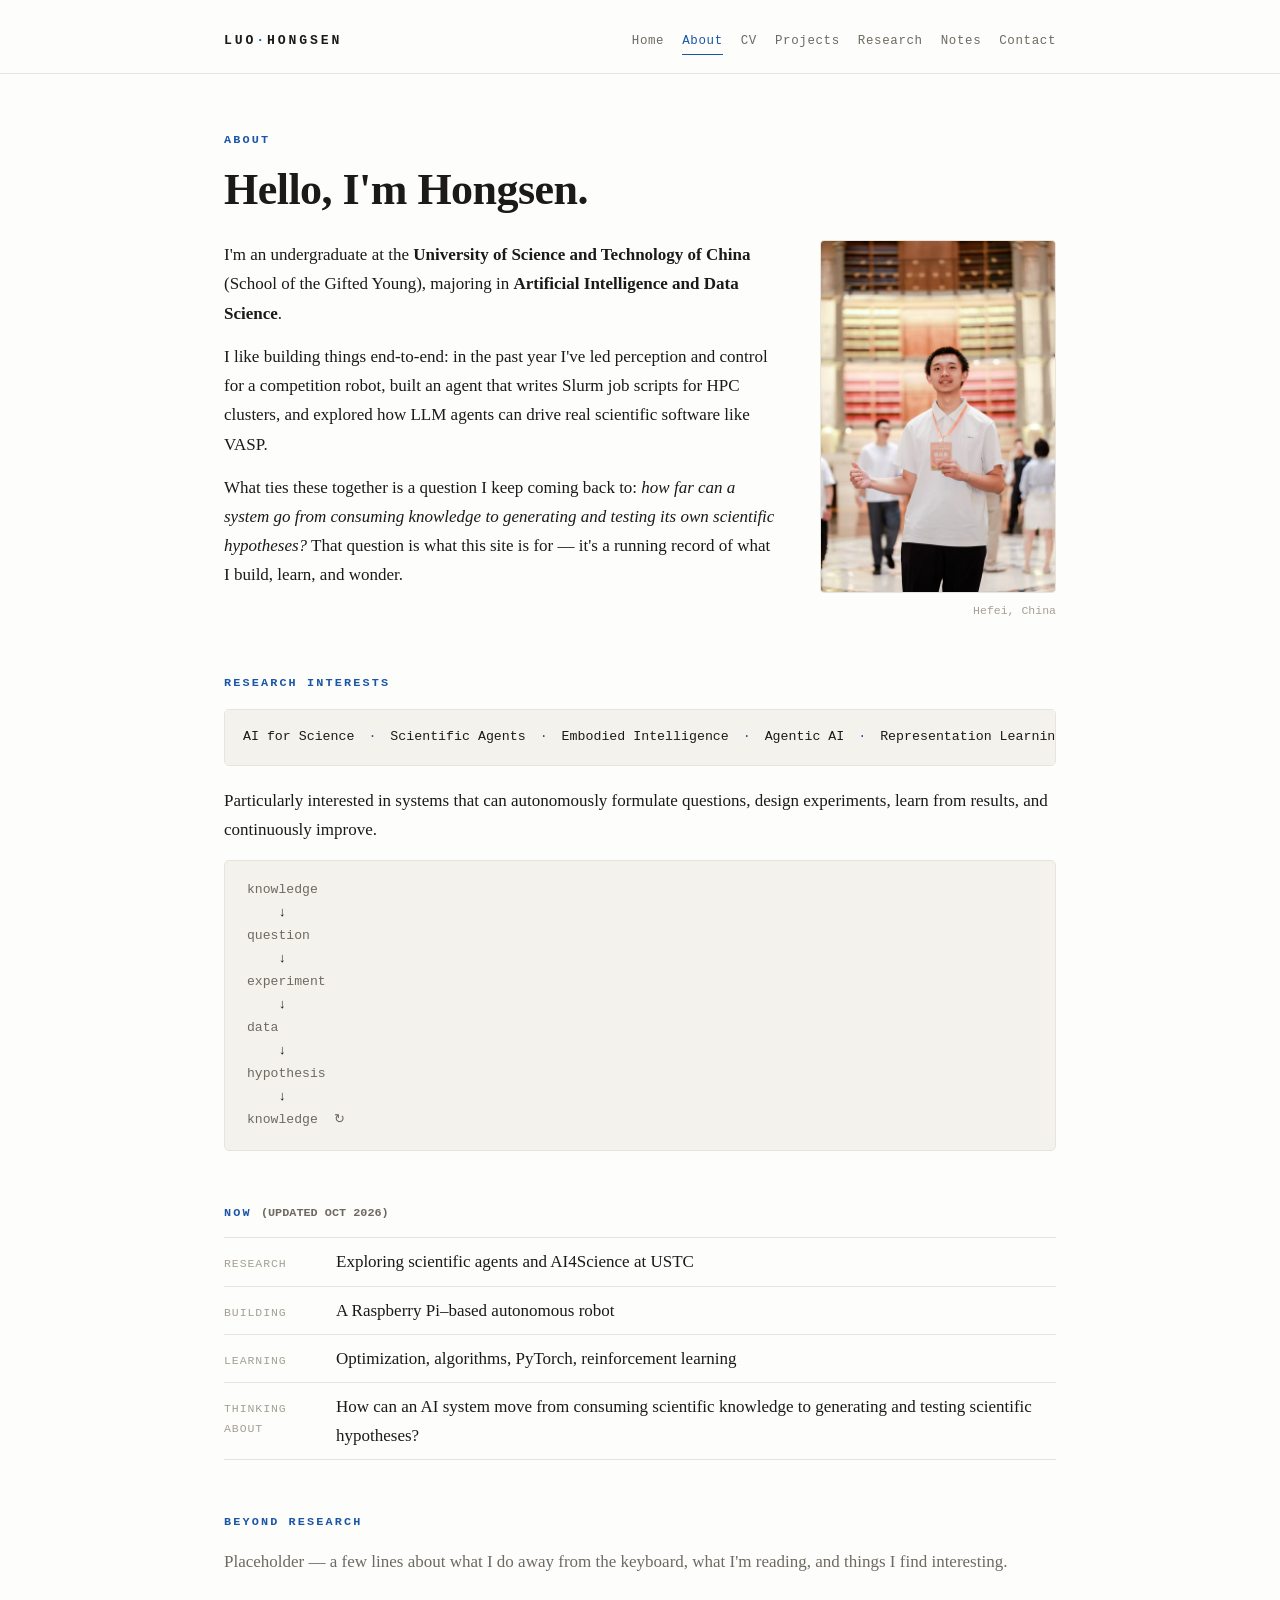
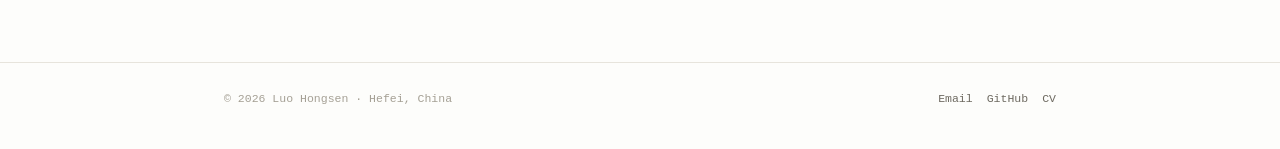
==== about.html @ 3cc77bd3 "Initial version of personal website" ====
<!DOCTYPE html>
<html lang="en">
<head>
  <meta charset="utf-8">
  <meta name="viewport" content="width=device-width, initial-scale=1">
  <title>About — Luo Hongsen</title>
  <meta name="description" content="About Luo Hongsen — undergraduate at USTC interested in AI for Science, scientific agents, and embodied intelligence.">
  <link rel="icon" type="image/svg+xml" href="assets/img/favicon.svg">
  <link rel="stylesheet" href="assets/css/style.css">
</head>
<body>

  <header class="site-header">
    <div class="container">
      <a class="wordmark" href="index.html">Luo<em>&middot;</em>Hongsen</a>
      <nav class="site-nav">
        <a href="index.html">Home</a>
        <a href="about.html" class="active">About</a>
        <a href="cv.html">CV</a>
        <a href="projects.html">Projects</a>
        <a href="research.html">Research</a>
        <a href="notes.html">Notes</a>
        <a href="contact.html">Contact</a>
      </nav>
    </div>
  </header>

  <main class="page">
    <div class="container">

      <p class="section-label">About</p>
      <h1>Hello, I'm Hongsen.</h1>

      <div class="hero" style="margin-top: 8px;">
        <div>
          <!-- TODO: 替换成你自己的正式介绍,下面是占位文案 -->
          <p>
            I'm an undergraduate at the <strong>University of Science and Technology of China</strong>
            (School of the Gifted Young), majoring in <strong>Artificial Intelligence and Data Science</strong>.
          </p>
          <p>
            I like building things end-to-end: in the past year I've led perception and control
            for a competition robot, built an agent that writes Slurm job scripts for HPC clusters,
            and explored how LLM agents can drive real scientific software like VASP.
          </p>
          <p>
            What ties these together is a question I keep coming back to:
            <em>how far can a system go from consuming knowledge to generating and testing
            its own scientific hypotheses?</em> That question is what this site is for —
            it's a running record of what I build, learn, and wonder.
          </p>
        </div>
        <figure class="hero-photo">
          <img src="assets/img/profile.jpg" alt="Photo of Luo Hongsen" width="960" height="1440">
          <figcaption>Hefei, China</figcaption>
        </figure>
      </div>

      <!-- ============ RESEARCH INTERESTS ============ -->
      <section class="section">
        <p class="section-label">Research Interests</p>
        <div class="flow">
          AI for Science <span class="arr">&middot;</span> Scientific Agents <span class="arr">&middot;</span> Embodied Intelligence <span class="arr">&middot;</span> Agentic AI <span class="arr">&middot;</span> Representation Learning
        </div>
        <p>
          Particularly interested in systems that can autonomously formulate questions,
          design experiments, learn from results, and continuously improve.
        </p>
        <div class="diagram">knowledge
    <b>&darr;</b>
question
    <b>&darr;</b>
experiment
    <b>&darr;</b>
data
    <b>&darr;</b>
hypothesis
    <b>&darr;</b>
knowledge  &#8635;</div>
      </section>

      <!-- ============ NOW ============ -->
      <section class="section">
        <p class="section-label">Now <span class="dim" style="letter-spacing: 0;">(updated Oct 2026)</span></p>
        <ul class="now-list">
          <li><span class="k">Research</span><span>Exploring scientific agents and AI4Science at USTC</span></li>
          <li><span class="k">Building</span><span>A Raspberry Pi&ndash;based autonomous robot</span></li>
          <li><span class="k">Learning</span><span>Optimization, algorithms, PyTorch, reinforcement learning</span></li>
          <li><span class="k">Thinking about</span><span>How can an AI system move from consuming scientific knowledge to generating and testing scientific hypotheses?</span></li>
        </ul>
      </section>

      <!-- ============ BEYOND RESEARCH ============ -->
      <!-- TODO: 加一点研究之外的内容(爱好/阅读/随手做的东西),让人格更完整 -->
      <section class="section">
        <p class="section-label">Beyond Research</p>
        <p class="dim">Placeholder — a few lines about what I do away from the keyboard, what I'm reading, and things I find interesting.</p>
      </section>

    </div>
  </main>

  <footer class="site-footer">
    <div class="container">
      <span>&copy; 2026 Luo Hongsen &middot; Hefei, China</span>
      <nav class="foot-nav">
        <a href="mailto:jasonluohs@mail.ustc.edu.cn">Email</a>
        <a href="https://github.com/jasonluohs" target="_blank" rel="noopener">GitHub</a>
        <a href="cv.html">CV</a>
      </nav>
    </div>
  </footer>

</body>
</html>
---- assets/css/style.css ----
/* ============================================================
   jasonluohs.github.io — minimal academic style
   white paper · black ink · one accent color · monospace details
   ============================================================ */

* { box-sizing: border-box; margin: 0; padding: 0; }

:root {
  --bg: #fdfdfb;
  --text: #1b1a17;
  --muted: #6e6a61;
  --faint: #a5a095;
  --accent: #1a56a8;
  --accent-dark: #123f7d;
  --rule: #e7e4dc;
  --soft: #f4f2ec;
  --serif: "Charter", "Bitstream Charter", "Sitka Text", Cambria, "Source Serif 4", Georgia, serif;
  --mono: ui-monospace, "SF Mono", "Cascadia Code", "JetBrains Mono", Menlo, Consolas, "Liberation Mono", monospace;
}

html { scroll-behavior: smooth; }

body {
  background: var(--bg);
  color: var(--text);
  font-family: var(--serif);
  font-size: 17px;
  line-height: 1.72;
  -webkit-font-smoothing: antialiased;
  text-rendering: optimizeLegibility;
}

.container { max-width: 880px; margin: 0 auto; padding: 0 24px; }

/* ---------- header / nav ---------- */

.site-header { border-bottom: 1px solid var(--rule); }
.site-header .container {
  display: flex; flex-wrap: wrap; align-items: baseline;
  gap: 10px 28px;
  padding-top: 30px; padding-bottom: 18px;
}
.wordmark {
  font-family: var(--mono); font-size: 0.82rem; font-weight: 600;
  letter-spacing: 0.22em; text-transform: uppercase;
  color: var(--text); text-decoration: none; white-space: nowrap;
}
.wordmark em { color: var(--accent); font-style: normal; }
.site-nav {
  margin-left: auto;
  display: flex; flex-wrap: wrap; gap: 4px 18px;
  font-family: var(--mono); font-size: 0.78rem; letter-spacing: 0.05em;
}
.site-nav a {
  color: var(--muted); text-decoration: none;
  padding-bottom: 2px; border-bottom: 1px solid transparent;
}
.site-nav a:hover { color: var(--text); }
.site-nav a.active { color: var(--accent); border-bottom-color: var(--accent); }

/* ---------- typography ---------- */

h1 {
  font-size: clamp(2rem, 5.2vw, 2.75rem);
  line-height: 1.12; font-weight: 600; letter-spacing: -0.012em;
  margin: 0 0 18px;
}
h2 {
  font-size: 1.42rem; line-height: 1.25; font-weight: 600;
  margin: 0 0 14px; padding-bottom: 10px; border-bottom: 1px solid var(--rule);
}
h3 { font-size: 1.08rem; font-weight: 600; line-height: 1.35; }
p { margin: 0 0 14px; }
a { color: var(--accent); }
a:hover { color: var(--accent-dark); }
strong { font-weight: 650; }
em { font-style: italic; }
ul, ol { margin: 0 0 14px 1.3em; }
li { margin-bottom: 6px; }

.page { padding: 56px 0 72px; }
.page-intro { color: var(--muted); font-size: 1.04rem; max-width: 42em; }
.section { margin-top: 52px; }
.section-label {
  font-family: var(--mono); font-size: 0.74rem; font-weight: 600;
  letter-spacing: 0.18em; text-transform: uppercase; color: var(--accent);
  margin: 0 0 14px;
}
.dim { color: var(--muted); }
.mono { font-family: var(--mono); }

hr.rule { border: 0; border-top: 1px solid var(--rule); margin: 44px 0; }

/* ---------- home hero ---------- */

.hero {
  display: grid; grid-template-columns: minmax(0, 1fr) 236px;
  gap: 40px; align-items: start; padding-top: 8px;
}
.eyebrow {
  font-family: var(--mono); font-size: 0.76rem; letter-spacing: 0.16em;
  text-transform: uppercase; color: var(--muted); margin-bottom: 16px;
}
.tagline {
  font-size: clamp(1.25rem, 3vw, 1.5rem); line-height: 1.4;
  color: var(--text); margin: 18px 0 10px;
}
.hero-field {
  font-family: var(--mono); font-size: 0.82rem; color: var(--accent);
  letter-spacing: 0.04em; margin-bottom: 18px;
}
.lede { max-width: 34em; color: var(--muted); }
.hero-links {
  font-family: var(--mono); font-size: 0.82rem;
  display: flex; flex-wrap: wrap; gap: 6px 22px; margin-top: 26px;
}
.hero-photo img {
  display: block; width: 100%; height: auto;
  border: 1px solid var(--rule); border-radius: 4px;
}
.hero-photo figcaption {
  font-family: var(--mono); font-size: 0.72rem; color: var(--faint);
  margin-top: 8px; text-align: right;
}

/* ---------- currently list ---------- */

.now-list { list-style: none; margin-left: 0; }
.now-list li {
  display: flex; gap: 16px; align-items: baseline;
  padding: 9px 0; border-bottom: 1px solid var(--rule);
  margin: 0;
}
.now-list li:first-child { border-top: 1px solid var(--rule); }
.now-list .k {
  font-family: var(--mono); font-size: 0.72rem; letter-spacing: 0.08em;
  text-transform: uppercase; color: var(--faint);
  flex: 0 0 96px;
}

/* ---------- cards ---------- */

.card-grid {
  display: grid; grid-template-columns: repeat(2, minmax(0, 1fr));
  gap: 18px;
}
.card {
  border: 1px solid var(--rule); border-radius: 5px;
  padding: 20px 22px; text-decoration: none; color: var(--text);
  background: transparent;
  transition: border-color 0.15s ease, background 0.15s ease;
  display: block;
}
.card:hover { border-color: var(--accent); background: #ffffff; }
.card .tag {
  font-family: var(--mono); font-size: 0.68rem; letter-spacing: 0.14em;
  text-transform: uppercase; color: var(--accent); display: block;
  margin-bottom: 10px;
}
.card h3 { margin-bottom: 8px; }
.card p { font-size: 0.94rem; color: var(--muted); margin: 0; line-height: 1.55; }
.card .more {
  font-family: var(--mono); font-size: 0.76rem; color: var(--accent);
  display: inline-block; margin-top: 14px;
}

/* ---------- pipeline / diagram ---------- */

.flow {
  font-family: var(--mono); font-size: 0.83rem; line-height: 2;
  color: var(--text); background: var(--soft);
  border: 1px solid var(--rule); border-radius: 5px;
  padding: 14px 18px; margin: 16px 0 20px;
  overflow-x: auto; white-space: nowrap;
}
.flow .arr { color: var(--accent); padding: 0 6px; }

.diagram {
  font-family: var(--mono); font-size: 0.82rem; line-height: 1.75;
  color: var(--muted); background: var(--soft);
  border: 1px solid var(--rule); border-radius: 5px;
  padding: 18px 22px; margin: 16px 0 20px;
  overflow-x: auto; white-space: pre;
}
.diagram b, .diagram strong { color: var(--text); font-weight: 600; }

/* ---------- tech tags ---------- */

.tags { display: flex; flex-wrap: wrap; gap: 8px; margin: 14px 0 4px; }
.tags span {
  font-family: var(--mono); font-size: 0.72rem; color: var(--muted);
  background: var(--soft); border: 1px solid var(--rule);
  border-radius: 3px; padding: 3px 9px;
}

/* ---------- photo placeholder (drop-in slots) ---------- */

.ph {
  border: 1.5px dashed var(--faint); border-radius: 5px;
  background: var(--soft); color: var(--faint);
  font-family: var(--mono); font-size: 0.74rem; line-height: 1.6;
  display: flex; align-items: center; justify-content: center;
  text-align: center; padding: 26px 20px;
}
.ph-grid { display: grid; grid-template-columns: repeat(2, minmax(0, 1fr)); gap: 16px; }

/* ---------- project case study ---------- */

.project { margin-top: 60px; }
.project-header .tag {
  font-family: var(--mono); font-size: 0.7rem; letter-spacing: 0.16em;
  text-transform: uppercase; color: var(--accent); display: block;
  margin-bottom: 10px;
}
.project-header h2 { border-bottom: none; padding-bottom: 0; margin-bottom: 6px; }
.project-sub { color: var(--muted); font-style: italic; margin-bottom: 6px; }
.project h3 {
  font-family: var(--mono); font-size: 0.76rem; font-weight: 600;
  letter-spacing: 0.14em; text-transform: uppercase; color: var(--muted);
  margin: 26px 0 8px;
}
.project p { max-width: 44em; }
.project-links {
  font-family: var(--mono); font-size: 0.8rem;
  display: flex; flex-wrap: wrap; gap: 6px 24px; margin-top: 22px;
}
.project-links a { text-decoration: none; }
.project-links a:hover { text-decoration: underline; }
.project-links .todo { color: var(--faint); }

/* ---------- research ---------- */

.question { margin-top: 40px; }
.question h3 { font-size: 1.22rem; line-height: 1.4; margin-bottom: 10px; }
.question .q-no {
  font-family: var(--mono); font-size: 0.72rem; letter-spacing: 0.16em;
  text-transform: uppercase; color: var(--accent); display: block; margin-bottom: 8px;
}
blockquote {
  border-left: 2px solid var(--accent); padding: 2px 0 2px 18px;
  margin: 14px 0; color: var(--muted); font-style: italic;
  max-width: 40em;
}

/* ---------- timeline ---------- */

.timeline { list-style: none; margin-left: 0; }
.timeline li {
  display: flex; gap: 20px; align-items: baseline;
  padding: 10px 0; border-bottom: 1px solid var(--rule); margin: 0;
}
.timeline li:first-child { border-top: 1px solid var(--rule); }
.timeline .year {
  font-family: var(--mono); font-size: 0.8rem; color: var(--accent);
  flex: 0 0 64px; font-weight: 600;
}

/* ---------- notes ---------- */

.note-list { list-style: none; margin-left: 0; }
.note-list li {
  padding: 13px 0; border-bottom: 1px solid var(--rule); margin: 0;
  display: flex; align-items: baseline; gap: 14px; justify-content: space-between;
}
.note-list li:first-child { border-top: 1px solid var(--rule); }
.note-list .status {
  font-family: var(--mono); font-size: 0.7rem; letter-spacing: 0.1em;
  text-transform: uppercase; color: var(--faint); white-space: nowrap;
}
.note-list .cat {
  font-family: var(--mono); font-size: 0.7rem; letter-spacing: 0.08em;
  text-transform: uppercase; color: var(--accent); white-space: nowrap;
}

/* ---------- CV page ---------- */

.cv-meta {
  font-family: var(--mono); font-size: 0.78rem; color: var(--muted);
  margin-bottom: 8px;
}
.cv-section { margin-top: 44px; }
.cv-entry { margin-top: 22px; }
.cv-row {
  display: flex; justify-content: space-between; align-items: baseline;
  gap: 16px; flex-wrap: wrap;
}
.cv-row h3 { font-size: 1.05rem; }
.cv-row .date { font-family: var(--mono); font-size: 0.76rem; color: var(--muted); white-space: nowrap; }
.cv-sub { color: var(--muted); font-size: 0.95rem; margin: 3px 0 0; }
.cv-entry ul { margin-top: 10px; margin-bottom: 0; }
.cv-entry li { font-size: 0.96rem; margin-bottom: 7px; }
.cv-cols li { margin-bottom: 4px; }

/* ---------- contact ---------- */

.contact-list { list-style: none; margin-left: 0; margin-top: 26px; }
.contact-list li {
  display: flex; align-items: baseline; gap: 18px;
  padding: 13px 0; border-bottom: 1px solid var(--rule); margin: 0;
}
.contact-list li:first-child { border-top: 1px solid var(--rule); }
.contact-list .k {
  font-family: var(--mono); font-size: 0.74rem; letter-spacing: 0.14em;
  text-transform: uppercase; color: var(--muted); flex: 0 0 140px;
}
.contact-list .todo { font-family: var(--mono); font-size: 0.78rem; color: var(--faint); }

/* ---------- footer ---------- */

.site-footer { border-top: 1px solid var(--rule); padding: 26px 0 40px; }
.site-footer .container {
  display: flex; flex-wrap: wrap; gap: 8px 24px; align-items: baseline;
  font-family: var(--mono); font-size: 0.72rem; color: var(--faint);
}
.site-footer .foot-nav { margin-left: auto; display: flex; flex-wrap: wrap; gap: 4px 14px; }
.site-footer a { color: var(--muted); text-decoration: none; }
.site-footer a:hover { color: var(--accent); }

/* ---------- responsive ---------- */

@media (max-width: 760px) {
  body { font-size: 16px; }
  .page { padding: 40px 0 56px; }
  .hero { grid-template-columns: 1fr; gap: 30px; }
  .hero-photo { max-width: 260px; }
  .card-grid, .ph-grid { grid-template-columns: 1fr; }
  .now-list .k { flex-basis: 76px; }
  .contact-list .k { flex-basis: 104px; }
  .site-header .container { padding-top: 24px; }
  .site-nav { margin-left: 0; }
}

/* ---------- print (CV) ---------- */

@media print {
  .site-header, .site-footer, .hero-links, .project-links { display: none; }
  body { font-size: 12px; background: #fff; }
  .page { padding: 0; }
  a { color: var(--text); text-decoration: none; }
}
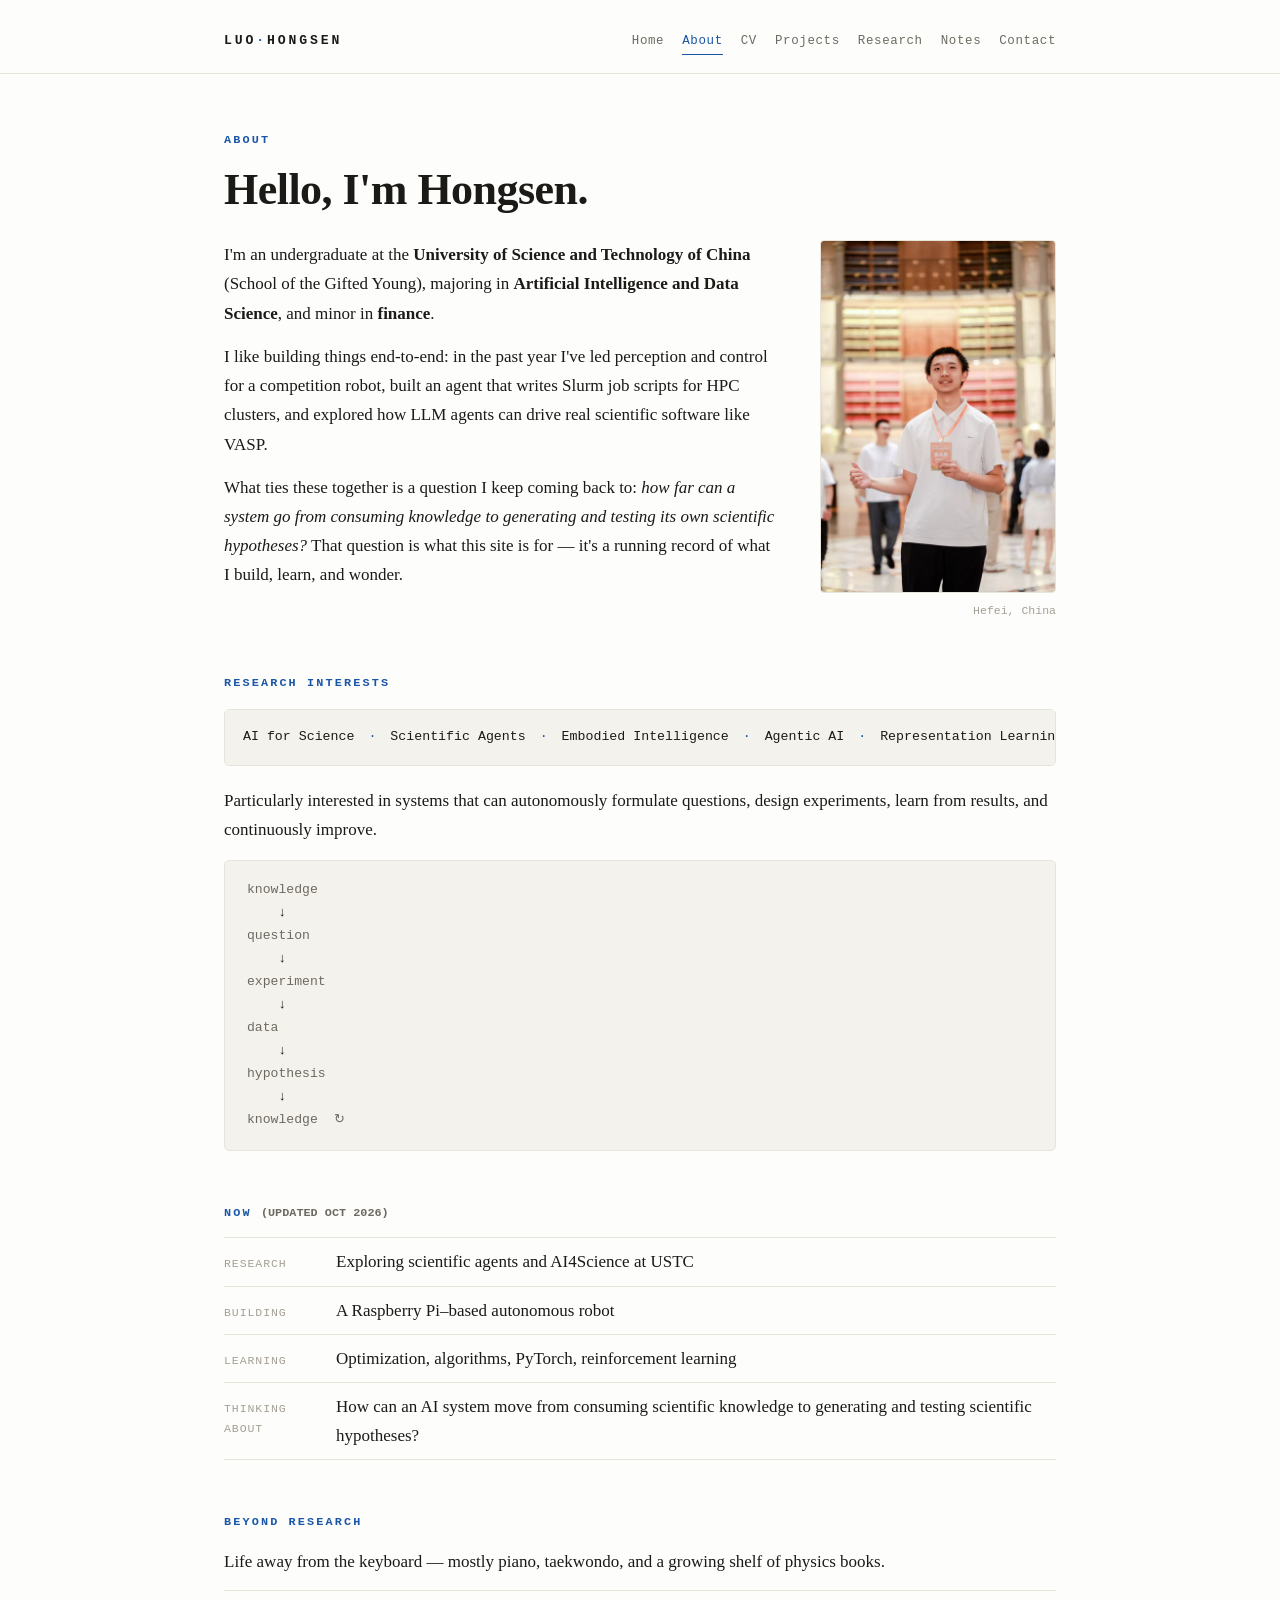
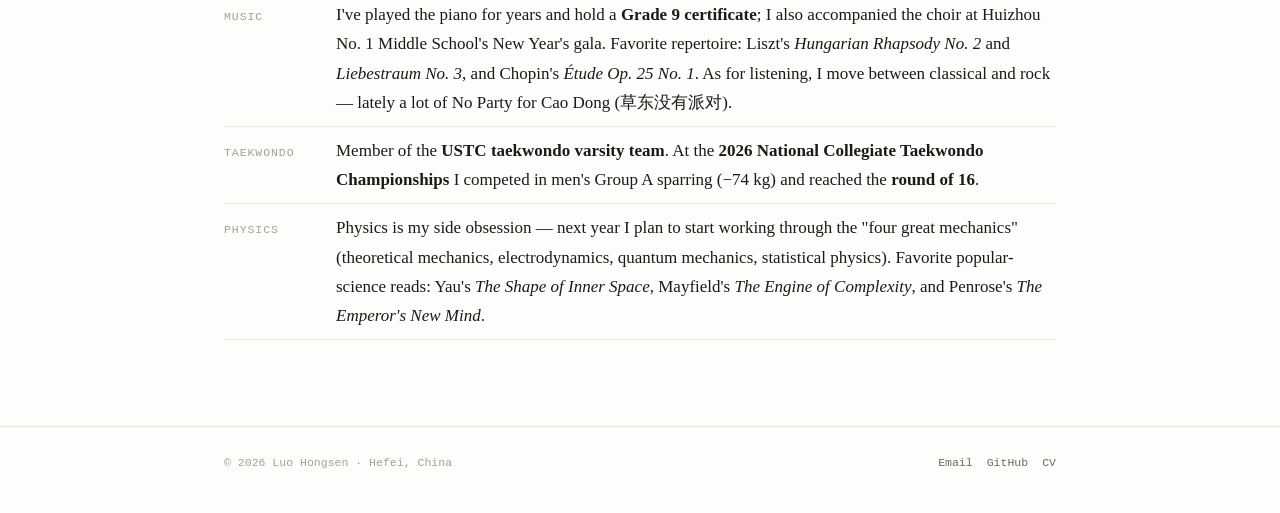
==== commit ae71459b: "加入个人爱好页" ====
--- a/about.html
+++ b/about.html
@@ -36,7 +36,7 @@
           <!-- TODO: 替换成你自己的正式介绍,下面是占位文案 -->
           <p>
             I'm an undergraduate at the <strong>University of Science and Technology of China</strong>
-            (School of the Gifted Young), majoring in <strong>Artificial Intelligence and Data Science</strong>.
+            (School of the Gifted Young), majoring in <strong>Artificial Intelligence and Data Science</strong>, and minor in <strong>finance</strong>.
           </p>
           <p>
             I like building things end-to-end: in the past year I've led perception and control
@@ -91,10 +91,38 @@
       </section>
 
       <!-- ============ BEYOND RESEARCH ============ -->
-      <!-- TODO: 加一点研究之外的内容(爱好/阅读/随手做的东西),让人格更完整 -->
       <section class="section">
         <p class="section-label">Beyond Research</p>
-        <p class="dim">Placeholder — a few lines about what I do away from the keyboard, what I'm reading, and things I find interesting.</p>
+        <p>Life away from the keyboard — mostly piano, taekwondo, and a growing shelf of physics books.</p>
+        <ul class="now-list">
+          <li>
+            <span class="k">Music</span>
+            <span>
+              I've played the piano for years and hold a <strong>Grade 9 certificate</strong>;
+              I also accompanied the choir at Huizhou No. 1 Middle School's New Year's gala.
+              Favorite repertoire: Liszt's <em>Hungarian Rhapsody No. 2</em> and <em>Liebestraum No. 3</em>,
+              and Chopin's <em>Étude Op. 25 No. 1</em>. As for listening, I move between
+              classical and rock — lately a lot of No Party for Cao Dong (草东没有派对).
+            </span>
+          </li>
+          <li>
+            <span class="k">Taekwondo</span>
+            <span>
+              Member of the <strong>USTC taekwondo varsity team</strong>. At the
+              <strong>2026 National Collegiate Taekwondo Championships</strong> I competed in
+              men's Group A sparring (&minus;74 kg) and reached the <strong>round of 16</strong>.
+            </span>
+          </li>
+          <li>
+            <span class="k">Physics</span>
+            <span>
+              Physics is my side obsession — next year I plan to start working through the
+              "four great mechanics" (theoretical mechanics, electrodynamics, quantum mechanics,
+              statistical physics). Favorite popular-science reads: Yau's <em>The Shape of Inner Space</em>,
+              Mayfield's <em>The Engine of Complexity</em>, and Penrose's <em>The Emperor's New Mind</em>.
+            </span>
+          </li>
+        </ul>
       </section>
 
     </div>
